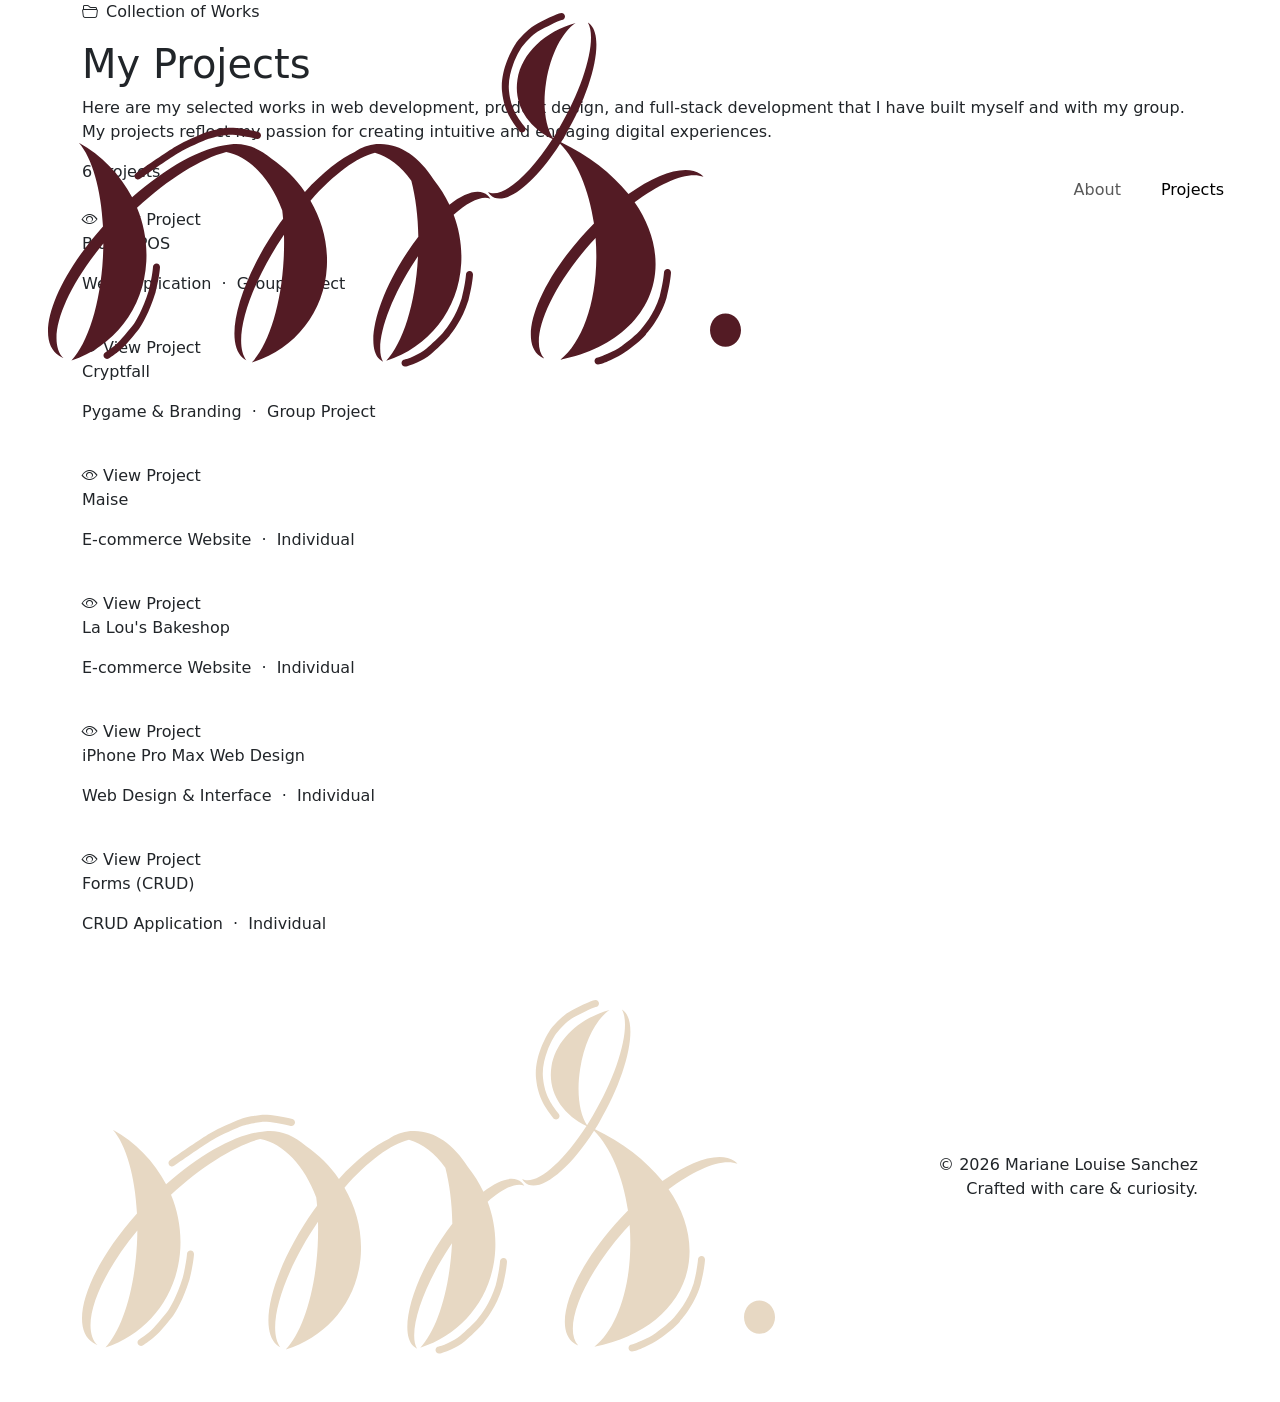
==== projects.html @ dd2b7cd0 "Add files via upload" ====
<!doctype html>
<html lang="en">
<head>
  <meta charset="utf-8">
  <meta name="viewport" content="width=device-width, initial-scale=1">
  <title>Projects — Mariane Louise Sanchez</title>

  <link rel="icon" href="LogoR.svg" type="image/svg+xml">

  <link rel="preconnect" href="https://fonts.googleapis.com">
  <link rel="preconnect" href="https://fonts.gstatic.com" crossorigin>
  <link href="https://fonts.googleapis.com/css2?family=Cormorant+Garamond:ital,wght@0,300;0,400;0,500;0,600;1,300;1,400&family=Pinyon+Script&family=DM+Sans:wght@300;400;500&display=swap" rel="stylesheet">

  <link href="https://cdn.jsdelivr.net/npm/bootstrap@5.3.8/dist/css/bootstrap.min.css" rel="stylesheet">
  <link rel="stylesheet" href="https://cdn.jsdelivr.net/npm/bootstrap-icons@1.11.3/font/bootstrap-icons.css">
  <link rel="stylesheet" href="static/style.css">

  
</head>
<body>

  <!-- ░░ NAVBAR ░░ -->
  <nav class="navbar navbar-expand-lg ms-navbar fixed-top">
    <div class="container-fluid px-4 px-lg-5">
      <a class="navbar-brand ms-brand" href="index.html">
        <img src="LogoR.svg" alt="Mariane Louise Sanchez logo" class="navbar-logo">
      </a>
      <button class="navbar-toggler border-0 shadow-none" type="button"
              data-bs-toggle="collapse" data-bs-target="#navMain"
              aria-controls="navMain" aria-expanded="false" aria-label="Toggle navigation">
        <i class="bi bi-list fs-4" style="color:var(--maroon)"></i>
      </button>
      <div class="collapse navbar-collapse justify-content-end" id="navMain">
        <ul class="navbar-nav align-items-center gap-4">
          <li class="nav-item"><a class="nav-link ms-link" href="index.html">About</a></li>
          <li class="nav-item"><a class="nav-link ms-link active" href="projects.html">Projects</a></li>
          
          
        </ul>
      </div>
    </div>
  </nav>

  <!-- ░░ PAGE HERO ░░ -->
  <section class="proj-hero">
    <div class="proj-hero-orb-1" aria-hidden="true"></div>
    <div class="proj-hero-orb-2" aria-hidden="true"></div>
    <div class="container">
      <div class="fade-up" style="--delay:0.05s">
        <p class="proj-page-eyebrow"><i class="bi bi-folder2-open me-2"></i>Collection of Works</p>
        <h1 class="proj-page-title">My Projects</h1>
        <p class="proj-page-sub">Here are my selected works in web development, product design, and full-stack development that I have built myself and with my group. My projects reflect my passion for creating intuitive and engaging digital experiences.</p>
      </div>
    </div>
  </section>

  <!-- ░░ COLLAGE GRID ░░ -->
  <section class="proj-collage-section">
    <div class="container">

      <div class="proj-count-strip fade-up" style="--delay:0.05s">
        <div class="proj-count-line"></div>
        <span class="proj-count-text">6 Projects</span>
        <div class="proj-count-line"></div>
      </div>

      <!-- Masonry collage — cards appear one by one as you scroll -->
      <div class="proj-masonry">

        <!-- ① Bloom POS -->
        <div class="proj-tile">
          <div class="proj-card" data-bs-toggle="modal" data-bs-target="#modalBloomPOS" role="button" tabindex="0" aria-label="View Bloom POS project">
            <div class="proj-thumb">
              <i class="proj-thumb-icon bi bi-display"></i>
              <span class="proj-thumb-label">Preview Image</span>
              <div class="proj-overlay">
                <div class="proj-overlay-inner">
                  <i class="bi bi-eye"></i>
                  <span>View Project</span>
                </div>
              </div>
            </div>
            <div class="proj-card-footer">
              <p class="proj-card-name">Bloom POS</p>
              <p class="proj-card-tag">Web Application &nbsp;·&nbsp; Group Project</p>
            </div>
          </div>
        </div>

        <!-- ② Cryptfall -->
        <div class="proj-tile">
          <div class="proj-card" data-bs-toggle="modal" data-bs-target="#modalCryptfall" role="button" tabindex="0" aria-label="View Cryptfall project">
            <div class="proj-thumb">
              <i class="proj-thumb-icon bi bi-brush"></i>
              <span class="proj-thumb-label">Preview Image</span>
              <div class="proj-overlay">
                <div class="proj-overlay-inner">
                  <i class="bi bi-eye"></i>
                  <span>View Project</span>
                </div>
              </div>
            </div>
            <div class="proj-card-footer">
              <p class="proj-card-name">Cryptfall</p>
              <p class="proj-card-tag">Pygame &amp; Branding &nbsp;·&nbsp; Group Project</p>
            </div>
          </div>
        </div>

        <!-- ③ Maise -->
        <div class="proj-tile">
          <div class="proj-card" data-bs-toggle="modal" data-bs-target="#modalMaise" role="button" tabindex="0" aria-label="View Maise project">
            <div class="proj-thumb">
              <i class="proj-thumb-icon bi bi-bar-chart-line"></i>
              <span class="proj-thumb-label">Preview Image</span>
              <div class="proj-overlay">
                <div class="proj-overlay-inner">
                  <i class="bi bi-eye"></i>
                  <span>View Project</span>
                </div>
              </div>
            </div>
            <div class="proj-card-footer">
              <p class="proj-card-name">Maise</p>
              <p class="proj-card-tag">E-commerce Website &nbsp;·&nbsp; Individual</p>
            </div>
          </div>
        </div>

        <!-- ④ La Lou's Bakeshop -->
        <div class="proj-tile">
          <div class="proj-card" data-bs-toggle="modal" data-bs-target="#modalLaLou" role="button" tabindex="0" aria-label="View La Lou's Bakeshop project">
            <div class="proj-thumb">
              <i class="proj-thumb-icon bi bi-egg-fried"></i>
              <span class="proj-thumb-label">Preview Image</span>
              <div class="proj-overlay">
                <div class="proj-overlay-inner">
                  <i class="bi bi-eye"></i>
                  <span>View Project</span>
                </div>
              </div>
            </div>
            <div class="proj-card-footer">
              <p class="proj-card-name">La Lou's Bakeshop</p>
              <p class="proj-card-tag">E-commerce Website &nbsp;·&nbsp; Individual</p>
            </div>
          </div>
        </div>

        <!-- ⑤ iPhone Pro Max Web Design -->
        <div class="proj-tile">
          <div class="proj-card" data-bs-toggle="modal" data-bs-target="#modalIphone" role="button" tabindex="0" aria-label="View iPhone Pro Max Web Design project">
            <div class="proj-thumb">
              <i class="proj-thumb-icon bi bi-gem"></i>
              <span class="proj-thumb-label">Preview Image</span>
              <div class="proj-overlay">
                <div class="proj-overlay-inner">
                  <i class="bi bi-eye"></i>
                  <span>View Project</span>
                </div>
              </div>
            </div>
            <div class="proj-card-footer">
              <p class="proj-card-name">iPhone Pro Max Web Design</p>
              <p class="proj-card-tag">Web Design &amp; Interface &nbsp;·&nbsp; Individual</p>
            </div>
          </div>
        </div>

        <!-- ⑥ Forms (CRUD App) -->
        <div class="proj-tile">
          <div class="proj-card" data-bs-toggle="modal" data-bs-target="#modalForms" role="button" tabindex="0" aria-label="View Forms project">
            <div class="proj-thumb">
              <i class="proj-thumb-icon bi bi-cart3"></i>
              <span class="proj-thumb-label">Preview Image</span>
              <div class="proj-overlay">
                <div class="proj-overlay-inner">
                  <i class="bi bi-eye"></i>
                  <span>View Project</span>
                </div>
              </div>
            </div>
            <div class="proj-card-footer">
              <p class="proj-card-name">Forms (CRUD)</p>
              <p class="proj-card-tag">CRUD Application &nbsp;·&nbsp; Individual</p>
            </div>
          </div>
        </div>

      </div><!-- /masonry -->
    </div>
  </section>


  <!-- ══════════════════════════════════
       MODALS
  ══════════════════════════════════ -->

  <!-- ① Bloom POS -->
  <div class="modal fade proj-modal" id="modalBloomPOS" tabindex="-1" aria-labelledby="labelBloomPOS" aria-hidden="true">
    <div class="modal-dialog modal-xl modal-dialog-centered">
      <div class="modal-content">
        <!-- floating close btn -->
        <div class="modal-header">
          <button type="button" class="btn-close" data-bs-dismiss="modal" aria-label="Close"></button>
        </div>
        <div class="modal-body">
          <div class="proj-modal-grid">
            <!-- Carousel -->
            <div class="proj-modal-media">
              <div id="slideshowBloom" class="proj-slideshow h-100"></div>
            </div>
            <!-- Detail panel -->
            <div class="proj-modal-details">
              <h2 class="modal-proj-title" id="labelBloomPOS">Bloom POS</h2>
              <p class="modal-proj-desc">This system is a web-based Point of Sale system designed to streamline flower shop operations mainly transactions and inventory management by centralising order tracking and sales reporting into a single, user-friendly platform.</p>
              <hr class="modal-divider">
              <div class="modal-meta">
                <div class="modal-meta-item">
                  <i class="bi bi-layers"></i>
                  <div><span class="modal-meta-key">Type:</span><span class="modal-meta-val">Web Application — Group Project</span></div>
                </div>
                <div class="modal-meta-item">
                  <i class="bi bi-people"></i>
                  <div><span class="modal-meta-key">Credits:</span><span class="modal-meta-val">Mojares, Quimio, Recaña &amp; Tolentino</span></div>
                </div>
                <div class="modal-meta-item">
                  <i class="bi bi-calendar3"></i>
                  <div><span class="modal-meta-key">Year:</span><span class="modal-meta-val">2026</span></div>
                </div>
              </div>
              <hr class="modal-divider">
              <div class="lang-chips">
                <span class="lang-chip">HTML</span>
                <span class="lang-chip">CSS</span>
                <span class="lang-chip">JavaScript</span>
                <span class="lang-chip">PHP</span>
                <span class="lang-chip">phpMyAdmin</span>
                <span class="lang-chip">MySQL</span>
              </div>
              <div class="modal-cta-row">
              </div>
            </div>
          </div>
        </div>
      </div>
    </div>
  </div>

  <!-- Cryptfall -->
  <div class="modal fade proj-modal" id="modalCryptfall" tabindex="-1" aria-labelledby="labelCryptfall" aria-hidden="true">
    <div class="modal-dialog modal-xl modal-dialog-centered">
      <div class="modal-content">
        <div class="modal-header">
          <button type="button" class="btn-close" data-bs-dismiss="modal" aria-label="Close"></button>
        </div>
        <div class="modal-body">
          <div class="proj-modal-grid">
            <div class="proj-modal-media">
              <div id="slideshowCryptfall" class="proj-slideshow h-100"></div>
            </div>
            <div class="proj-modal-details">
              <h2 class="modal-proj-title" id="labelCryptfall">Cryptfall</h2>
              <p class="modal-proj-desc">This is a 2D pixelated interactive game designed for IT students to learn computer security by experiencing cybersecurity threats and defenses firsthand instead of reading about them which was created using Pygame.</p>
              <hr class="modal-divider">
              <div class="modal-meta">
                <div class="modal-meta-item">
                  <i class="bi bi-layers"></i>
                  <div><span class="modal-meta-key">Type:</span><span class="modal-meta-val">Pygame — Group Project</span></div>
                </div>
                <div class="modal-meta-item">
                  <i class="bi bi-people"></i>
                  <div><span class="modal-meta-key">Credits:</span><span class="modal-meta-val">Mojares, Quimio, Recaña &amp; Tolentino</span></div>
                </div>
                <div class="modal-meta-item">
                  <i class="bi bi-calendar3"></i>
                  <div><span class="modal-meta-key">Year:</span><span class="modal-meta-val">2025</span></div>
                </div>
              </div>
              <hr class="modal-divider">
              <div class="lang-chips">
                <span class="lang-chip">Python</span>
                <span class="lang-chip">Pygame</span>
              </div>
            </div>
          </div>
        </div>
      </div>
    </div>
  </div>

  <!-- Maise -->
  <div class="modal fade proj-modal" id="modalMaise" tabindex="-1" aria-labelledby="labelMaise" aria-hidden="true">
    <div class="modal-dialog modal-xl modal-dialog-centered">
      <div class="modal-content">
        <div class="modal-header">
          <button type="button" class="btn-close" data-bs-dismiss="modal" aria-label="Close"></button>
        </div>
        <div class="modal-body">
          <div class="proj-modal-grid">
            <div class="proj-modal-media">
              <div id="slideshowMaise" class="proj-slideshow h-100"></div>
            </div>
            <div class="proj-modal-details">
              <h2 class="modal-proj-title" id="labelMaise">Maise</h2>
              <p class="modal-proj-desc">An e-commerce website that sells apparel targeted for women. This project showcases a modern, responsive design with a focus on user experience and seamless navigation.</p>
              <hr class="modal-divider">
              <div class="modal-meta">
                <div class="modal-meta-item">
                  <i class="bi bi-calendar3"></i>
                  <div><span class="modal-meta-key">Year:</span><span class="modal-meta-val">2025</span></div>
                </div>
              </div>
              <hr class="modal-divider">
              <div class="lang-chips">
                <span class="lang-chip">HTML</span>
                <span class="lang-chip">CSS</span>
                <span class="lang-chip">JavaScript</span>
                <span class="lang-chip">Flask</span>
              </div>
              <div class="modal-cta-row">
              </div>
            </div>
          </div>
        </div>
      </div>
    </div>
  </div>

  <!-- La Lou's Bakeshop -->
  <div class="modal fade proj-modal" id="modalLaLou" tabindex="-1" aria-labelledby="labelLaLou" aria-hidden="true">
    <div class="modal-dialog modal-xl modal-dialog-centered">
      <div class="modal-content">
        <div class="modal-header">
          <button type="button" class="btn-close" data-bs-dismiss="modal" aria-label="Close"></button>
        </div>
        <div class="modal-body">
          <div class="proj-modal-grid">
            <div class="proj-modal-media">
              <div id="slideshowLaLou" class="proj-slideshow h-100"></div>
            </div>
            <div class="proj-modal-details">
              <h2 class="modal-proj-title" id="labelLaLou">La Lou's Bakeshop</h2>
              <p class="modal-proj-desc">An e-commerce website that offers a variety of baked goods where customers can browse, select, and purchase items online. The checkout process is streamlined into a single, straightforward form where users can quickly enter their shipping and payment details to finalize their order.</p>
              <hr class="modal-divider">
              <div class="modal-meta">
                <div class="modal-meta-item">
                  <i class="bi bi-layers"></i>
                  <div><span class="modal-meta-key">Type:</span><span class="modal-meta-val">E-commerce Website — Individual</span></div>
                </div>
                <div class="modal-meta-item">
                  <i class="bi bi-calendar3"></i>
                  <div><span class="modal-meta-key">Year:</span><span class="modal-meta-val">2026</span></div>
                </div>
              </div>
              <hr class="modal-divider">
              <div class="lang-chips">
                <span class="lang-chip">PHP</span>
                <span class="lang-chip">HTML</span>
                <span class="lang-chip">CSS</span>
                <span class="lang-chip">JavaScript</span>
              </div>
            </div>
          </div>
        </div>
      </div>
    </div>
  </div>


  
  <!-- Iphone Pro Max Web Design -->
  <div class="modal fade proj-modal" id="modalIphone" tabindex="-1" aria-labelledby="labelIphone" aria-hidden="true">
    <div class="modal-dialog modal-xl modal-dialog-centered">
      <div class="modal-content">
        <div class="modal-header">
          <button type="button" class="btn-close" data-bs-dismiss="modal" aria-label="Close"></button>
        </div>
          <div class="modal-body">
            <div class="proj-modal-grid">
              <div class="proj-modal-media">
                <div id="slideshowIphone" class="proj-slideshow h-100"></div>
              </div>
                <div class="proj-modal-details">
                  <h2 class="modal-proj-title" id="labelIphone">Iphone Pro Max Web Design</h2>
                      <p class="modal-proj-desc">A design exploration for the latest iPhone model, focusing on a sleek and modern interface. The design emphasizes clean lines and intuitive user experience.</p>
                      <hr class="modal-divider">
                      <div class="modal-meta">
                        <div class="modal-meta-item">
                          <i class="bi bi-layers"></i>
                          <div><span class="modal-meta-key">Type:</span><span class="modal-meta-val">Web Design &amp; Interface — Individual</span></div>
                        </div>
                        <div class="modal-meta-item">
                          <i class="bi bi-calendar3"></i>
                          <div><span class="modal-meta-key">Year:</span><span class="modal-meta-val">2026</span></div>
                        </div>
                      </div>
                      <hr class="modal-divider">
                      <div class="lang-chips">
                        <span class="lang-chip">Figma</span>
                      </div>
                    </div>
                  </div>
                </div>
              </div>
            </div>
          </div>

          <!-- Windows Forms App -->
          <div class="modal fade proj-modal" id="modalForms" tabindex="-1" aria-labelledby="labelGreenCart" aria-hidden="true">
            <div class="modal-dialog modal-xl modal-dialog-centered">
              <div class="modal-content">
                <div class="modal-header">
                  <button type="button" class="btn-close" data-bs-dismiss="modal" aria-label="Close"></button>
                </div>
                <div class="modal-body">
                  <div class="proj-modal-grid">
                    <div class="proj-modal-media">
                      <div id="slideshowWindows" class="proj-slideshow h-100"></div>
                    </div>
                    <div class="proj-modal-details">
                      <h2 class="modal-proj-title" id="labelForms">Forms</h2>
                      <p class="modal-proj-desc">This is a Database-Driven CRUD Application that allows users to create, read, update, and delete data in a database.</p>
                      <hr class="modal-divider">
                      <div class="modal-meta">
                        <div class="modal-meta-item">
                          <i class="bi bi-layers"></i>
                          <div><span class="modal-meta-key">Type:</span><span class="modal-meta-val">CRUD Application —Individual</span></div>
                        </div>
                        <div class="modal-meta-item">
                          <i class="bi bi-calendar3"></i>
                          <div><span class="modal-meta-key">Year:</span><span class="modal-meta-val">2026</span></div>
                        </div>
                      </div>
                      <hr class="modal-divider">
                      <div class="lang-chips">
                        <span class="lang-chip">C#</span>
                        <span class="lang-chip">SQL</span>
                      </div>
                    </div>
                  </div>
                </div>
              </div>
            </div>
          </div>
  
    <!-- ░░ FOOTER ░░ -->
          <footer class="ms-footer py-5">
    <div class="container">
      <div class="row align-items-center">
        <div class="col-md-4 text-center text-md-start mb-4 mb-md-0">
          <img src="LogoB.svg" alt="Mariane Louise Sanchez logo" class="footer-logo">
        </div>
        <div class="col-md-8 text-center text-md-end">
          <p class="footer-copy mb-0">© 2026 Mariane Louise Sanchez<br>
          <span class="footer-copy-sub">Crafted with care &amp; curiosity.</span></p>
        </div>
      </div>
    </div>
  </footer>

  <!-- Bootstrap JS -->
  <script src="https://cdn.jsdelivr.net/npm/bootstrap@5.3.8/dist/js/bootstrap.bundle.min.js"></script>

  <!-- Navbar scroll shadow -->
  <script>
    const navbar = document.querySelector('.ms-navbar');
    window.addEventListener('scroll', () => {
      navbar.classList.toggle('scrolled', window.scrollY > 20);
    });
  </script>

  <!-- Hero fade-up (existing pattern) -->
  <script>
    const heroFades = document.querySelectorAll('.fade-up');
    const heroObs = new IntersectionObserver((entries) => {
      entries.forEach(entry => {
        if (entry.isIntersecting) {
          const el = entry.target;
          el.style.transitionDelay = el.style.getPropertyValue('--delay') || '0s';
          el.classList.add('visible');
          heroObs.unobserve(el);
        }
      });
    }, { threshold: 0.10 });
    heroFades.forEach(el => heroObs.observe(el));
  </script>

  <!-- Collage card scroll-reveal: each card pops in as it enters viewport -->
  <script>
    (function () {
      const cards = document.querySelectorAll('.proj-card');

      const cardObs = new IntersectionObserver((entries) => {
        entries.forEach(entry => {
          if (entry.isIntersecting) {
            // stagger: small delay per card index so they don't all fire at once
            const card = entry.target;
            const idx = Array.from(cards).indexOf(card);
            const stagger = Math.min(idx * 90, 300); // max 300ms offset
            setTimeout(() => {
              card.classList.add('in-view');
            }, stagger);
            cardObs.unobserve(card);
          }
        });
      }, { threshold: 0.12 });

      cards.forEach(card => cardObs.observe(card));
    })();
  </script>

  <!-- Keyboard: allow Enter/Space to open modal on card (accessibility) -->
  <script>
    document.querySelectorAll('.proj-card[data-bs-toggle="modal"]').forEach(card => {
      card.addEventListener('keydown', e => {
        if (e.key === 'Enter' || e.key === ' ') {
          e.preventDefault();
          card.click();
        }
      });
    });
  </script>

  <!-- Dynamic slideshow injector -->
  <script>
    (function(){
      const base = 'static/images/';

      function range(a,b){ const r=[]; for(let i=a;i<=b;i++) r.push(i + '.png'); return r; }

      const map = {
        '#modalBloomPOS': { container: 'slideshowBloom', assets: ['2.png','3.png','4.png','5.png','6.png','7.png','8.png','9.png'] },
        '#modalLaLou':   { container: 'slideshowLaLou', assets: ['10.png','11.png','12.png','13.png','14.png','15.png','16.png','17.png','18.png'] },
        '#modalCryptfall': { container: 'slideshowCryptfall', assets: ['19.png','20.png','22.png','23.png','24.png','25.png','26.png'] },
        '#modalMaise':   { container: 'slideshowMaise', assets: range(27,44) },
        '#modalIphone':  { container: 'slideshowIphone', assets: range(45,52) },
        '#modalForms':   { container: 'slideshowWindows', assets: ['53.png','54.mp4'] }
      };

      const timers = new Map();

      Object.keys(map).forEach(modalSel => {
        const conf = map[modalSel];
        const container = document.getElementById(conf.container);
        if (!container) return;

        container.innerHTML = '';
        conf.slides = [];
        conf.current = 0;

        conf.assets.forEach((asset, idx) => {
          const isVideo = asset.toLowerCase().endsWith('.mp4');
          const slide = document.createElement('div');
          slide.className = 'proj-slide h-100' + (idx===0 ? ' active' : '');
          slide.dataset.index = idx;

          if (isVideo) {
            const vid = document.createElement('video');
            vid.controls = true; vid.className = 'proj-slide-media'; vid.setAttribute('playsinline','');
            const src = document.createElement('source'); src.src = base + asset; src.type = 'video/mp4'; vid.appendChild(src);
            slide.appendChild(vid);
          } else {
            const img = document.createElement('img');
            img.className = 'proj-slide-media img-fluid'; img.alt = '';
            img.src = base + asset;
            img.addEventListener('error', () => { slide.remove(); });
            slide.appendChild(img);
          }

          container.appendChild(slide);
          conf.slides.push(slide);
        });

        // determine autoplay and interval
        const hasVideo = conf.assets.some(a => a.toLowerCase().endsWith('.mp4'));
        const auto = !hasVideo && conf.slides.length > 1;
        const interval = 3000;
        // add prev/next buttons
        const makeBtn = (dir) => {
          const btn = document.createElement('button');
          btn.type = 'button'; btn.className = 'proj-nav proj-nav--' + dir; btn.setAttribute('aria-label', dir);
          btn.innerHTML = (dir === 'prev') ? '<svg viewBox="0 0 16 16" xmlns="http://www.w3.org/2000/svg"><path d="M10.5 1.5 4 8l6.5 6.5" stroke="currentColor" stroke-width="1.6" stroke-linecap="round" stroke-linejoin="round" fill="none"/></svg>' : '<svg viewBox="0 0 16 16" xmlns="http://www.w3.org/2000/svg"><path d="M5.5 1.5 12 8 5.5 14.5" stroke="currentColor" stroke-width="1.6" stroke-linecap="round" stroke-linejoin="round" fill="none"/></svg>';
          return btn;
        };

        const btnPrev = makeBtn('prev');
        const btnNext = makeBtn('next');
        container.appendChild(btnPrev);
        container.appendChild(btnNext);

        const showIndex = (newIndex) => {
          if (!conf.slides || conf.slides.length===0) return;
          newIndex = (newIndex + conf.slides.length) % conf.slides.length;
          conf.slides.forEach((s, idx) => s.classList.toggle('active', idx===newIndex));
          conf.current = newIndex;
        };

        
        const startAuto = () => {
          if (timers.get(modalSel)) clearInterval(timers.get(modalSel));
          if (!auto) return;
          const id = setInterval(() => {
            showIndex((conf.current + 1) % conf.slides.length);
          }, interval);
          timers.set(modalSel, id);
        };

        const stopAuto = () => {
          const id = timers.get(modalSel); if (id) { clearInterval(id); timers.delete(modalSel); }
        };

        btnPrev.addEventListener('click', () => {
          showIndex(conf.current - 1);
          if (auto) { stopAuto(); startAuto(); }
        });
        btnNext.addEventListener('click', () => {
          showIndex(conf.current + 1);
          if (auto) { stopAuto(); startAuto(); }
        });

        // modal show/hide handlers — use Bootstrap modal events
        const modalEl = document.querySelector(modalSel);
        if (!modalEl) return;

        
        modalEl.addEventListener('shown.bs.modal', () => {
          // reset to first when opened
          showIndex(0);
          if (auto) startAuto();
        });

        modalEl.addEventListener('hidden.bs.modal', () => {
          stopAuto();
          // reset to first
          showIndex(0);
          // if video present, pause any video
          conf.slides.forEach(s => {
            const v = s.querySelector('video'); if (v) try{ v.pause(); v.currentTime = 0; } catch(e){}
          });
        });
      });

      // Inject preview images into cards (first asset)
      document.querySelectorAll('.proj-card[data-bs-toggle="modal"]').forEach(card => {
        const target = card.getAttribute('data-bs-target');
        const conf = map[target];
        if (!conf || !conf.assets || conf.assets.length===0) return;
        const first = conf.assets[0];
        const thumb = card.querySelector('.proj-thumb');
        if (!thumb) return;
        const icon = thumb.querySelector('.proj-thumb-icon'); if (icon) icon.remove();
        const label = thumb.querySelector('.proj-thumb-label'); if (label) label.remove();
        const img = document.createElement('img'); img.className = 'proj-thumb-img'; img.alt = '';
        img.src = base + first; thumb.insertBefore(img, thumb.firstChild);
      });

    })();
  </script>

</body>
</html>
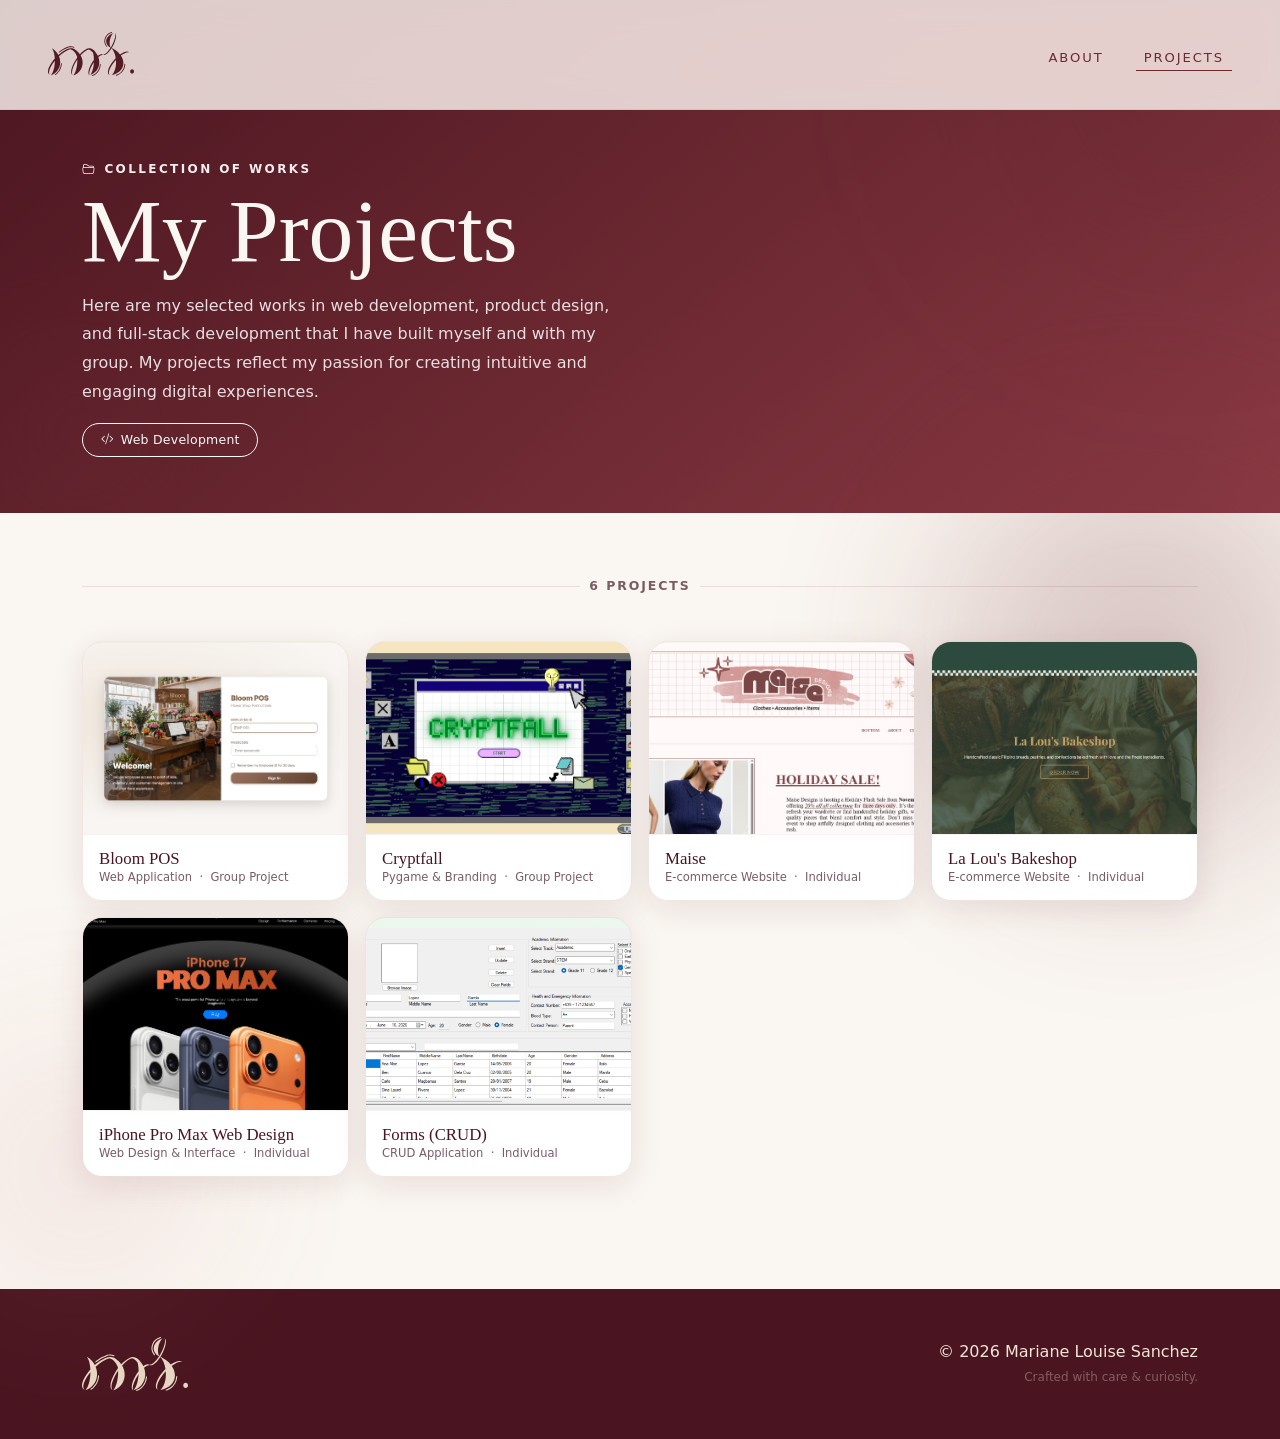
==== commit 0160543c: "Initial Commit" ====
--- a/projects.html
+++ b/projects.html
@@ -50,6 +50,9 @@
         <p class="proj-page-eyebrow"><i class="bi bi-folder2-open me-2"></i>Collection of Works</p>
         <h1 class="proj-page-title">My Projects</h1>
         <p class="proj-page-sub">Here are my selected works in web development, product design, and full-stack development that I have built myself and with my group. My projects reflect my passion for creating intuitive and engaging digital experiences.</p>
+        <a class="btn proj-back-btn btn-outline-light rounded-pill" href="web-development.html">
+          <i class="bi bi-code-slash me-2" aria-hidden="true"></i>Web Development
+        </a>
       </div>
     </div>
   </section>
@@ -462,6 +465,15 @@
   <!-- Bootstrap JS -->
   <script src="https://cdn.jsdelivr.net/npm/bootstrap@5.3.8/dist/js/bootstrap.bundle.min.js"></script>
 
+  <script>
+    const linkedModal = window.location.hash
+      ? document.getElementById(window.location.hash.slice(1))
+      : null;
+    if (linkedModal && linkedModal.classList.contains('modal')) {
+      bootstrap.Modal.getOrCreateInstance(linkedModal).show();
+    }
+  </script>
+
   <!-- Navbar scroll shadow -->
   <script>
     const navbar = document.querySelector('.ms-navbar');
--- a/static/style.css
+++ b/static/style.css
@@ -0,0 +1,1415 @@
+/* ============================================================
+   MARIANE LOUISE SANCHEZ — Portfolio Stylesheet
+   Palette: Deep Maroon · Warm Beige · Soft Rose · Ivory
+   Fonts: Cormorant Garamond (display) · Pinyon Script (brand) · DM Sans (body)
+   ============================================================ */
+
+/* ── TOKENS ── */
+:root {
+  --maroon-deep:  #4A1520;
+  --maroon:       #6D2932;
+  --maroon-mid:   #8B3A44;
+  --rose:         #C4768080;
+  --beige:        #F0E6D8;
+  --beige-warm:   #E8D5C0;
+  --ivory:        #FAF6F1;
+  --text-dark:    #2C1A1F;
+  --text-muted:   #7A5C64;
+  --white:        #FFFFFF;
+
+  --ff-display: 'Cormorant Garamond', Georgia, serif;
+  --ff-script:  'Pinyon Script', cursive;
+  --ff-body:    'DM Sans', system-ui, sans-serif;
+
+  --radius-card: 20px;
+  --radius-pill: 999px;
+  --shadow-soft: 0 8px 32px rgba(74, 21, 32, 0.10);
+  --shadow-card: 0 16px 48px rgba(74, 21, 32, 0.14);
+  --transition:  0.35s cubic-bezier(0.25, 0.46, 0.45, 0.94);
+  --nav-height: 80px; /* used to keep floating UI below the fixed navbar */
+}
+
+/* ── RESET & BASE ── */
+*, *::before, *::after { box-sizing: border-box; }
+html { scroll-behavior: smooth; }
+body {
+  font-family: var(--ff-body);
+  background: var(--ivory);
+  color: var(--text-dark);
+  -webkit-font-smoothing: antialiased;
+  overflow-x: hidden;
+}
+img { max-width: 100%; display: block; }
+
+/* When dragging stack cards, prevent text selection and show grabbing cursor */
+.ms-dragging, .ms-dragging * {
+  -webkit-user-select: none !important;
+  -moz-user-select: none !important;
+  -ms-user-select: none !important;
+  user-select: none !important;
+  cursor: grabbing !important;
+}
+
+/* ── SCROLL-REVEAL ── */
+.fade-up {
+  opacity: 0;
+  transform: translateY(32px);
+  transition: opacity 0.7s ease, transform 0.7s ease;
+}
+.fade-up.visible {
+  opacity: 1;
+  transform: translateY(0);
+}
+/* Slide-from-right reveal used for the card stack */
+.fade-right {
+  opacity: 0;
+  transform: translateX(80px);
+  transition: opacity 0.8s ease, transform 0.8s cubic-bezier(0.25, 0.46, 0.45, 0.94);
+}
+.fade-right.visible {
+  opacity: 1;
+  transform: translateX(0);
+}
+
+/* Slide-from-left reveal used for the left column text */
+.fade-left {
+  opacity: 0;
+  transform: translateX(-80px);
+  transition: opacity 0.8s ease, transform 0.8s cubic-bezier(0.25, 0.46, 0.45, 0.94);
+}
+.fade-left.visible {
+  opacity: 1;
+  transform: translateX(0);
+}
+@media (prefers-reduced-motion: reduce) {
+  .fade-up { opacity: 1; transform: none; transition: none; }
+}
+
+/* ============================================================
+   NAVBAR
+   ============================================================ */
+.ms-navbar {
+  background: rgba(250, 246, 241, 0.82);
+  backdrop-filter: blur(16px) saturate(140%);
+  -webkit-backdrop-filter: blur(16px) saturate(140%);
+  border-bottom: 1px solid rgba(109, 41, 50, 0.08);
+  padding-top: 14.4px;
+  padding-bottom: 14.4px;
+  transition: box-shadow var(--transition);
+  z-index: 1400; /* keep navbar above floating elements */
+}
+.ms-navbar.scrolled {
+  box-shadow: 0 4px 20px rgba(74, 21, 32, 0.08);
+}
+
+/* Logo in navbar */
+.navbar-logo {
+  height: 44px;
+  width: auto;
+  display: block;
+  
+}
+@media (max-width: 575.98px) {
+  .navbar-logo { height: 36px; }
+}
+
+/* Nav links */
+.ms-link {
+  font-family: var(--ff-body);
+  font-weight: 500;
+  font-size: 13.12px;
+  letter-spacing: 1.92px;
+  text-transform: uppercase;
+  color: var(--maroon) !important;
+  position: relative;
+  padding-bottom: 2px !important;
+  transition: color var(--transition);
+}
+.ms-link::after {
+  content: '';
+  position: absolute;
+  bottom: -2px; left: 0;
+  width: 0; height: 1px;
+  background: var(--maroon);
+  transition: width var(--transition);
+}
+.ms-link:hover::after,
+.ms-link.active::after { width: 100%; }
+.ms-link:hover { color: var(--maroon-deep) !important; }
+
+/* CTA button in nav removed project-wide */
+
+/* Toggler icon override */
+.navbar-toggler:focus { box-shadow: none; }
+
+/* Brand wrapper: center the logo vertically and horizontally within its area */
+.ms-brand {
+  height: var(--nav-height);
+  display: flex;
+  align-items: center;
+  justify-content: center;
+}
+
+/* ============================================================
+   HERO / ABOUT
+   ============================================================ */
+.ms-hero {
+  position: relative;
+  min-height: 100vh;
+  display: flex;
+  align-items: center;
+  padding-top: 80px;
+  background: linear-gradient(140deg, var(--ivory) 0%, var(--beige) 60%, var(--beige-warm) 100%);
+  overflow: hidden;
+}
+.min-vh-hero { min-height: calc(100vh - 80px); }
+
+/* Ambient orbs */
+.hero-orb {
+  position: absolute;
+  border-radius: 50%;
+  pointer-events: none;
+  filter: blur(80px);
+  opacity: 0.35;
+}
+.hero-orb-1 {
+  width: 520px; height: 520px;
+  top: -120px; right: -100px;
+  background: radial-gradient(circle, var(--maroon-mid), transparent 70%);
+}
+.hero-orb-2 {
+  width: 360px; height: 360px;
+  bottom: 0; left: -80px;
+  background: radial-gradient(circle, var(--rose), transparent 70%);
+  opacity: 0.25;
+}
+.hero-orb-3 {
+  width: 240px; height: 240px;
+  top: 40%; left: 35%;
+  background: radial-gradient(circle, var(--beige-warm), transparent 70%);
+  opacity: 0.5;
+}
+
+/* Extra maroon blob sitting bottom-left near the contact card */
+.hero-orb-4 {
+  /* kept for backward-compatibility but hidden since orb moved into portrait */
+  display: none;
+}
+
+/* Orb centered behind the portrait (inside .portrait-wrap) */
+.portrait-orb {
+  position: absolute;
+  left: 50%; top: 50%;
+  width: 280px; height: 280px;
+  transform: translate(-50%, -50%);
+  border-radius: 50%;
+  background: radial-gradient(circle at center, rgba(139,58,68,0.96) 0%, rgba(139,58,68,0.72) 30%, rgba(139,58,68,0.28) 55%, transparent 75%);
+  filter: blur(48px);
+  opacity: 0.36;
+  z-index: 0;
+  pointer-events: none;
+}
+
+/* Portrait */
+.portrait-wrap {
+  position: relative;
+  width: 280px;
+  margin-left: auto;
+  margin-right: auto;
+}
+.portrait-ring {
+  /* keep in markup as fallback but hidden; replaced by aura */
+  display: none;
+}
+@keyframes spinRing {
+  to { transform: rotate(360deg); }
+}
+.portrait-img {
+  position: relative;
+  width: 280px; height: 280px;
+  border-radius: 50%;
+  overflow: hidden;
+  border: none; /* removed white border per request */
+  box-shadow: var(--shadow-card);
+  background: linear-gradient(145deg, var(--beige-warm), rgba(109,41,50,0.04));
+  z-index: 2;
+}
+
+/* Ensure the actual <img> fills the circular frame */
+.portrait-photo {
+  width: 100%;
+  height: 100%;
+  object-fit: cover;
+  display: block;
+  border-radius: 50%;
+}
+.portrait-wrap { overflow: visible; }
+
+/* Aura behind the portrait */
+.portrait-aura {
+  position: absolute;
+  left: 50%; top: 50%;
+  width: 320px; height: 320px;
+  transform: translate(-50%, -50%);
+  border-radius: 50%;
+  /* Solid near the image, fading at the edges (smaller) */
+  background: radial-gradient(circle at center, rgba(139,58,68,0.98) 0%, rgba(139,58,68,0.94) 14%, rgba(139,58,68,0.70) 30%, rgba(139,58,68,0.36) 48%, transparent 72%);
+  filter: blur(16px);
+  opacity: 0.9;
+  z-index: 1;
+  pointer-events: none;
+  transition: opacity 0.25s ease, transform 0.45s ease;
+  animation: auraMove 3.6s ease-in-out infinite, auraPulse 2.4s ease-in-out infinite;
+}
+
+/* Layered moving glow to create a drifting effect */
+.portrait-aura::before,
+.portrait-aura::after {
+  content: '';
+  position: absolute;
+  border-radius: 50%;
+  pointer-events: none;
+  z-index: 0;
+}
+.portrait-aura::before {
+  left: 50%; top: 50%;
+  width: 360px; height: 360px;
+  transform: translate(-50%, -50%);
+  background: radial-gradient(circle at 30% 30%, rgba(139,58,68,0.94), transparent 50%);
+  filter: blur(28px);
+  opacity: 0.9;
+  animation: auraDrift1 5.5s linear infinite;
+}
+.portrait-aura::after {
+  left: 50%; top: 50%;
+  width: 420px; height: 420px;
+  transform: translate(-50%, -50%);
+  background: radial-gradient(circle at 70% 70%, rgba(139,58,68,0.72), transparent 48%);
+  filter: blur(44px);
+  opacity: 0.62;
+  animation: auraDrift2 7.5s linear infinite;
+}
+
+@keyframes auraDrift1 {
+  0% { transform: translate(-52%, -48%) scale(1) rotate(0deg); }
+  25% { transform: translate(-46%, -52%) scale(1.02) rotate(10deg); }
+  50% { transform: translate(-50%, -58%) scale(1) rotate(18deg); }
+  75% { transform: translate(-56%, -50%) scale(0.98) rotate(10deg); }
+  100% { transform: translate(-52%, -48%) scale(1) rotate(0deg); }
+}
+
+@keyframes auraDrift2 {
+  0% { transform: translate(-48%, -52%) scale(1) rotate(0deg); }
+  30% { transform: translate(-58%, -46%) scale(1.03) rotate(-6deg); }
+  60% { transform: translate(-46%, -58%) scale(0.99) rotate(-14deg); }
+  100% { transform: translate(-48%, -52%) scale(1) rotate(0deg); }
+}
+
+@keyframes auraPulse {
+  0% { opacity: 0.9; }
+  50% { opacity: 0.75; }
+  100% { opacity: 0.9; }
+}
+
+@keyframes auraMove {
+  0% { transform: translate(-50%, -50%) scale(0.98) rotate(0deg); }
+  50% { transform: translate(-48%, -52%) scale(1.02) rotate(6deg); }
+  100% { transform: translate(-50%, -50%) scale(0.98) rotate(0deg); }
+}
+.portrait-placeholder {
+  width: 100%; height: 100%;
+  background: linear-gradient(145deg, var(--beige-warm) 0%, rgba(109,41,50,0.25) 100%);
+}
+.portrait-icon {
+  font-size: 112px;
+  color: rgba(109, 41, 50, 0.35);
+}
+.portrait-badge {
+  position: absolute;
+  background: var(--white);
+  border-radius: var(--radius-pill);
+  padding: 6.4px 14.4px;
+  font-size: 12.48px;
+  font-weight: 500;
+  box-shadow: var(--shadow-soft);
+  white-space: nowrap;
+  color: var(--text-dark);
+}
+.badge-avail {
+  top: 18px; right: -30px;
+  display: flex; align-items: center; gap: 6.4px;
+  color: #2a6e3f;
+}
+.badge-dot {
+  width: 8px; height: 8px;
+  border-radius: 50%;
+  background: #3aaa6d;
+  display: inline-block;
+  animation: pulse 2s ease infinite;
+}
+@keyframes pulse {
+  0%, 100% { opacity: 1; transform: scale(1); }
+  50% { opacity: 0.6; transform: scale(0.85); }
+}
+.badge-exp {
+  bottom: 30px; left: -20px;
+  color: var(--maroon);
+}
+
+/* Badges hidden by default; reveal when user hovers the portrait wrap */
+.portrait-badge {
+  opacity: 0;
+  transform: translateY(8px);
+  transition: opacity var(--transition), transform var(--transition);
+  pointer-events: none;
+}
+.portrait-wrap:hover .portrait-badge {
+  opacity: 1;
+  transform: translateY(0);
+  pointer-events: auto;
+}
+
+/* Slightly intensify aura on hover */
+.portrait-wrap:hover .portrait-aura { opacity: 0.5; transform: translate(-50%, -50%) scale(1.04) rotate(2deg); }
+
+/* Contact card */
+.contact-card {
+  background: var(--white);
+  border-radius: var(--radius-card);
+  padding: 24px;
+  box-shadow: var(--shadow-soft);
+  border: 1px solid rgba(109, 41, 50, 0.08);
+  max-width: 320px;
+  text-align: left;
+}
+.contact-label {
+  font-size: 11.52px;
+  font-weight: 600;
+  letter-spacing: 1.92px;
+  text-transform: uppercase;
+  color: var(--maroon);
+}
+.contact-icon {
+  font-size: 17.6px;
+  color: var(--maroon);
+  margin-top: 3px;
+  flex-shrink: 0;
+}
+.contact-key {
+  font-size: 11.52px;
+  font-weight: 600;
+  letter-spacing: 0.96px;
+  text-transform: uppercase;
+  color: var(--text-muted);
+  margin-bottom: 2px;
+}
+.contact-val {
+  font-size: 13.6px;
+  color: var(--text-dark);
+  word-break: break-all;
+}
+.social-pill {
+  width: 36px; height: 36px;
+  border-radius: 50%;
+  background: var(--beige);
+  color: var(--maroon);
+  display: flex; align-items: center; justify-content: center;
+  text-decoration: none;
+  font-size: 16px;
+  transition: background var(--transition), color var(--transition), transform var(--transition);
+}
+.social-pill:hover {
+  background: var(--maroon);
+  color: var(--white);
+  transform: translateY(-2px);
+}
+
+/* Outlook inline icon sizing */
+/* legacy outlook svg rules removed — using Bootstrap icon instead */
+/* no-op */
+
+/* Hero typography */
+.hero-eyebrow {
+  font-size: 13.12px;
+  font-weight: 500;
+  letter-spacing: 2.24px;
+  text-transform: uppercase;
+  color: var(--maroon);
+  margin-bottom: 8px;
+}
+.hero-name {
+  font-family: 'Pinyon Script', var(--ff-display);
+  font-size: clamp(57.6px, 6vw, 80px);
+  font-weight: 400;
+  line-height: 1.02;
+  color: var(--maroon-deep);
+  margin-bottom: 12px;
+  letter-spacing: -0.32px;
+  white-space: nowrap;
+  overflow-wrap: normal;
+}
+.hero-role {
+  font-size: 16px;
+  color: var(--text-muted);
+  letter-spacing: 0.64px;
+  margin-bottom: 0;
+}
+.divider-thin {
+  border: none;
+  border-top: 1px solid rgba(109, 41, 50, 0.15);
+}
+.hero-body {
+  font-size: 16.8px;
+  line-height: 1.9;
+  color: var(--text-dark);
+  max-width: 576px;
+}
+.hero-body strong { color: var(--maroon); font-weight: 600; }
+
+/* Adjust right column spacing so text moves slightly closer to the right edge on wide screens */
+.hero-right { padding-right: 16px; }
+.hero-right .hero-body { max-width: 544px; }
+@media (min-width: 1200px) {
+  .hero-right { padding-right: 12px; }
+  .hero-right .hero-body { max-width: 592px; }
+}
+
+/* Align the right column content to the bottom on large screens so text sits lower in the hero */
+@media (min-width: 992px) {
+  .min-vh-hero > .col-lg-7 { display: flex; flex-direction: column; justify-content: flex-end; }
+  .min-vh-hero > .col-lg-5 { display: flex; flex-direction: column; }
+}
+
+/* Footer: align logo and footer copy to the bottom line on md+ */
+@media (min-width: 768px) {
+  .ms-footer .row { align-items: flex-end; }
+  .footer-logo { display: block; max-height: 54px; }
+}
+
+/* CTA Buttons */
+.ms-btn-primary {
+  background: var(--maroon);
+  color: var(--ivory) !important;
+  border: none;
+  border-radius: var(--radius-pill);
+  padding: 13.6px 30.4px;
+  font-size: 15.2px;
+  font-weight: 600;
+  text-decoration: none;
+  letter-spacing: 0.64px;
+  transition: background var(--transition), transform var(--transition), box-shadow var(--transition);
+}
+.ms-btn-primary:hover {
+  background: var(--maroon-deep);
+  transform: translateY(-2px);
+  box-shadow: 0 10px 28px rgba(74, 21, 32, 0.25);
+}
+.ms-btn-outline {
+  background: transparent;
+  color: var(--maroon) !important;
+  border: 1px solid rgba(109, 41, 50, 0.4);
+  border-radius: var(--radius-pill);
+  padding: 12px 27.2px;
+  font-size: 15.2px;
+  font-weight: 600;
+  text-decoration: none;
+  letter-spacing: 0.64px;
+  transition: all var(--transition);
+}
+.ms-btn-outline:hover {
+  background: var(--maroon);
+  color: var(--white) !important;
+  border-color: var(--maroon);
+  transform: translateY(-2px);
+}
+
+/* Scroll cue */
+/* Scroll cue removed */
+
+/* ============================================================
+   WHAT I DO
+   ============================================================ */
+.ms-what-section {
+  background: var(--beige-warm);
+}
+
+/* Decorative double border: thick solid outer line and thinner dotted inner line */
+.ms-what-section {
+  position: relative;
+  padding-top: 36px; /* ensure space for the decorative lines */
+  padding-bottom: 36px;
+  overflow: visible;
+  /* subtle right-side gradient to lighter beige */
+  background: linear-gradient(90deg, var(--beige-warm) 0%, var(--beige-warm) 60%, var(--beige) 100%);
+}
+.ms-what-section::before,
+.ms-what-section::after {
+  content: '';
+  position: absolute;
+  left: 50px;
+  right: 50px;
+  height: 28px;
+  pointer-events: none;
+  z-index: 5;
+  background-repeat: no-repeat;
+  /* two layered backgrounds: solid thicker line near edge and a dotted thin line slightly inset */
+  background-image:
+    linear-gradient(var(--maroon-deep), var(--maroon-deep)),
+    repeating-linear-gradient(to right, rgba(109,41,50,0.9) 0 2px, transparent 2px 8px);
+  background-size: 100% 6px, 100% 2px;
+  background-position: top left, 16px 18px;
+  opacity: 0.95;
+}
+.ms-what-section::before { top: 8px; }
+.ms-what-section::after {
+  bottom: 8px;
+  /* invert the dotted line placement for bottom */
+  background-position: bottom left, 16px 6px;
+}
+.what-card {
+  background: var(--white);
+  border-radius: var(--radius-card);
+  padding: 32px;
+  border: 1px solid rgba(109, 41, 50, 0.07);
+  box-shadow: var(--shadow-soft);
+  transition: transform var(--transition), box-shadow var(--transition);
+}
+.what-card:hover {
+  transform: translateY(-4px);
+  box-shadow: var(--shadow-card);
+}
+.what-card--mid {
+  background: var(--maroon);
+}
+.what-card--mid .what-icon-wrap,
+.what-card--mid .what-title,
+.what-card--mid .what-body { color: var(--ivory) !important; }
+.what-card--mid .what-icon-wrap {
+  background: rgba(255,255,255,0.15) !important;
+}
+.what-icon-wrap {
+  width: 52px; height: 52px;
+  border-radius: 14px;
+  background: var(--beige);
+  color: var(--maroon);
+  display: flex; align-items: center; justify-content: center;
+  font-size: 22.4px;
+}
+.what-title {
+  font-family: var(--ff-display);
+  font-size: 24px;
+  font-weight: 500;
+  color: var(--maroon-deep);
+  margin-bottom: 8px;
+}
+.what-body {
+  font-size: 14.4px;
+  line-height: 1.75;
+  color: var(--text-muted);
+  margin: 0;
+}
+
+
+/* ============================================================
+   WHAT I DO — Carousel styles and drag states
+   ============================================================ */
+.card-carousel {
+  display: flex;
+  gap: 24px;
+  overflow-x: auto;
+  overflow-y: visible; /* allow shadows and rounded corners to show */
+  -webkit-overflow-scrolling: touch;
+  scroll-snap-type: x mandatory;
+  padding-bottom: 8px;
+  align-items: stretch; /* ensure items fill vertically */
+  scroll-behavior: smooth;
+  padding-left: 6vw; padding-right: 6vw; /* give space so first/last can center better */
+}
+.card-carousel::-webkit-scrollbar { height: 8px; }
+.card-carousel::-webkit-scrollbar-thumb { background: rgba(0,0,0,0.08); border-radius: 99px; }
+.carousel-item { scroll-snap-align: center; flex: 0 0 44%; box-sizing: border-box; display: flex; align-items: stretch; justify-content: center; position: relative; }
+.carousel-item .what-card { height: 100%; min-height: 240px; width: 100%; }
+.carousel-item .what-card { transition: transform 320ms var(--transition), box-shadow 320ms var(--transition); }
+.carousel-item.active .what-card { transform: translateY(-6px) scale(1.01); box-shadow: 0 20px 40px rgba(74,21,32,0.18); z-index: 6; }
+
+/* Larger left column influence: make title sit comfortably and match hero sizing */
+.ms-what-section .section-eyebrow { letter-spacing: 0.96px; }
+.ms-what-section .section-title { line-height: 1; font-size: clamp(57.6px, 6vw, 80px); }
+
+/* Make the section subtitle match hero role sizing */
+.ms-what-section .section-sub { font-size: 16px; line-height: 1.8; }
+
+/* Drag cursor states */
+.card-carousel { cursor: grab; }
+.card-carousel.is-grabbing { cursor: grabbing; }
+
+/* Responsive: on small screens show one card at a time */
+@media (max-width: 767.98px) {
+  .carousel-item { flex: 0 0 80%; }
+  .ms-what-section .col-lg-7, .ms-what-section .col-lg-5 { flex: 0 0 100%; max-width: 100%; }
+  .ms-what-section .px-lg-0 { padding-left: 0; padding-right: 0; }
+  .card-carousel { padding-left: 6vw; padding-right: 6vw; }
+}
+
+@media (min-width: 768px) and (max-width: 991.98px) {
+  .carousel-item { flex: 0 0 48%; }
+}
+
+@media (min-width: 992px) and (max-width: 1199.98px) {
+  .carousel-item { flex: 0 0 46%; }
+}
+
+@media (min-width: 1200px) {
+  .carousel-item { flex: 0 0 44%; }
+}
+
+/* ============================================================
+   STACKED CARDS (new behavior)
+   ============================================================ */
+
+.card-stack { position: relative; width: 100%; height: 380px; display: flex; align-items: center; justify-content: center; }
+.stack-item { position: absolute; left: 50%; top: 50%; transform: translate(-50%, -50%); transition: transform 300ms var(--transition), opacity 260ms ease; }
+.stack-card { width: 450px; height: 300px; border-radius: 18px; box-shadow: var(--shadow-soft); overflow: visible; display: flex; flex-direction: column; padding: 20px; background: var(--white); }
+.stack-item[data-index="0"] { transform: translate(calc(-50% + 0px), -50%) translateZ(0); z-index: 5; }
+.stack-item[data-index="1"] { transform: translate(calc(-50% + 44px), -50%) scale(0.985); z-index: 4; opacity: 0.95; }
+.stack-item[data-index="2"] { transform: translate(calc(-50% + 88px), -50%) scale(0.97); z-index: 3; opacity: 0.9; }
+.stack-item[data-index="3"] { transform: translate(calc(-50% + 132px), -50%) scale(0.955); z-index: 2; opacity: 0.85; }
+
+.stack-card .what-title { font-size: 17.92px; }
+.stack-card .what-body { font-size: 14.72px; }
+
+/* Card text should be maroon for stacked cards */
+.stack-card .what-title,
+.stack-card .what-body { color: var(--maroon) !important; }
+
+.stack-item.dragging { transition: none; }
+.stack-item.dragging.next { transform: translate(calc(-50% + 80px), -50%) scale(0.94); }
+.stack-item.dragging.prev { transform: translate(calc(-50% - 80px), -50%) scale(0.94); }
+
+@media (max-width: 767.98px) {
+  .stack-card { width: 280px; height: 220px; }
+  .stack-item[data-index="1"] { transform: translate(calc(-50% + 22px), -50%) scale(0.99); }
+  .stack-item[data-index="2"] { transform: translate(calc(-50% + 44px), -50%) scale(0.98); }
+}
+
+@media (max-width: 991.98px) {
+  .card-stack { height: 340px; }
+}
+
+@media (max-width: 575.98px) {
+  .card-stack { height: 300px; }
+}
+
+/* Make stacked cards easier to grab: prevent accidental text selection
+   and show grab/grabbing cursor states for clearer affordance */
+.card-stack,
+.card-stack * {
+  -webkit-user-select: none;
+  -moz-user-select: none;
+  -ms-user-select: none;
+  user-select: none;
+}
+.card-stack { touch-action: none; cursor: grab; }
+.stack-card { cursor: grab; }
+.stack-item.dragging,
+.stack-item.dragging * {
+  cursor: grabbing !important;
+}
+
+/* Move stacked cards slightly left on larger screens so they don't sit on the right edge */
+@media (min-width: 992px) {
+  .ms-what-section .card-stack {
+    max-width: 520px;
+    margin-left: auto; /* keep stack aligned to the right within its column */
+    margin-right: 0; /* remove hard page-edge offset — column padding will create the gap */
+    justify-content: center;
+  }
+
+  /* Add padding inside the right column so the stack sits further from the page edge */
+  .ms-what-section .col-lg-5 {
+    padding-right: 120px;
+  }
+}
+
+/* Give the left text column matching right padding so content aligns visually */
+@media (min-width: 992px) {
+  .ms-what-section .px-lg-0 {
+    padding-right: 56px;
+  }
+}
+
+/* ============================================================
+   SECTION SHARED TYPOGRAPHY
+   ============================================================ */
+.section-eyebrow {
+  font-size: 12px;
+  font-weight: 600;
+  letter-spacing: 2.4px;
+  text-transform: uppercase;
+  color: var(--maroon);
+  margin-bottom: 9.6px;
+}
+.section-eyebrow--light { color: rgba(240, 230, 216, 0.75); }
+.section-title {
+  font-family: 'Pinyon Script', var(--ff-display);
+  font-size: clamp(35.2px, 4vw, 54.4px);
+  font-weight: 400;
+  line-height: 1.02;
+  letter-spacing: -0.32px;
+  color: var(--maroon-deep);
+  margin-bottom: 0;
+}
+.section-title--light { color: var(--beige); }
+.section-title--light em { color: rgba(240, 230, 216, 0.85); }
+.section-sub {
+  font-size: 14.72px;
+  line-height: 1.8;
+  color: var(--text-muted);
+  max-width: 368px;
+  margin: 0;
+}
+.section-sub--light { color: rgba(240, 230, 216, 0.70); }
+
+/* ============================================================
+   TOOLKIT
+   ============================================================ */
+.ms-toolkit-section {
+  background: var(--ivory);
+}
+
+/* Ensure toolkit headers match sizing used in the "What I do" section */
+.ms-toolkit-section .section-title {
+  font-family: 'Pinyon Script', var(--ff-display);
+  font-size: clamp(35.2px, 4vw, 54.4px);
+  line-height: 1.02;
+  color: var(--maroon-deep);
+}
+.ms-toolkit-section .section-sub {
+  font-size: 14.72px;
+  line-height: 1.8;
+  color: var(--text-muted);
+  max-width: 368px;
+}
+.tk-card {
+  background: var(--white);
+  border-radius: var(--radius-card);
+  padding: 28px;
+  border: 1px solid rgba(109, 41, 50, 0.08);
+  box-shadow: var(--shadow-soft);
+  display: flex;
+  flex-direction: column;
+  transition: transform var(--transition), box-shadow var(--transition);
+}
+
+/* Simple slideshow styles for project modals */
+.proj-slideshow { position: relative; overflow: hidden; height: 100%; }
+.proj-slideshow .proj-slide {
+  position: absolute;
+  inset: 0;
+  width: 100%;
+  height: 100%;
+  opacity: 0;
+  z-index: 0;
+  transition: opacity var(--transition) ease;
+  will-change: opacity;
+  pointer-events: none;
+}
+.proj-slideshow .proj-slide.active {
+  opacity: 1;
+  z-index: 1;
+  pointer-events: auto;
+}
+.proj-slide-media { width: 100%; height: 100%; object-fit: contain; display: block; }
+.tk-card:hover {
+  transform: translateY(-4px);
+  box-shadow: var(--shadow-card);
+}
+.tk-card--accent {
+  background: linear-gradient(150deg, var(--maroon-deep) 0%, var(--maroon) 100%);
+  border-color: transparent;
+}
+.tk-card--accent .tk-card-icon,
+.tk-card--accent .tk-card-title,
+.tk-card--accent .tk-card-body { color: var(--beige) !important; }
+.tk-card--accent .tk-card-icon {
+  background: rgba(255,255,255,0.12) !important;
+}
+.tk-card--accent .tk-chip {
+  background: rgba(255,255,255,0.15);
+  color: var(--beige);
+  border-color: rgba(255,255,255,0.20);
+}
+.tk-card-icon {
+  width: 48px; height: 48px;
+  border-radius: 12px;
+  background: var(--beige);
+  color: var(--maroon);
+  display: flex; align-items: center; justify-content: center;
+  font-size: 20.8px;
+}
+.tk-card-title {
+  font-family: var(--ff-display);
+  font-size: 21.6px;
+  font-weight: 500;
+  color: var(--maroon-deep);
+  margin-bottom: 8px;
+}
+.tk-card-body {
+  font-size: 13.6px;
+  line-height: 1.7;
+  color: var(--text-muted);
+  margin: 0;
+  flex-grow: 0;
+}
+.tk-chips {
+  display: flex;
+  flex-wrap: wrap;
+  gap: 6.4px;
+}
+.tk-chip {
+  display: inline-flex;
+  align-items: center;
+  padding: 4.8px 12.8px;
+  border-radius: var(--radius-pill);
+  background: var(--beige);
+  color: var(--maroon-deep);
+  border: 1px solid rgba(109, 41, 50, 0.14);
+  font-size: 12.48px;
+  font-weight: 500;
+  transition: background var(--transition), color var(--transition);
+}
+.tk-chip:hover {
+  background: var(--maroon);
+  color: var(--white);
+  border-color: var(--maroon);
+}
+.tk-chip--glow {
+  background: transparent;
+  border: 1px solid rgba(109, 41, 50, 0.25);
+  color: var(--maroon);
+  animation: glowPulse 3s ease infinite;
+}
+@keyframes glowPulse {
+  0%, 100% { box-shadow: 0 0 0 0 rgba(109, 41, 50, 0); }
+  50% { box-shadow: 0 0 10px 2px rgba(109, 41, 50, 0.10); }
+}
+
+.learning-strip {
+  background: var(--beige);
+  border-radius: var(--radius-card);
+  padding: 16px 24px;
+  border: 1px dashed rgba(109, 41, 50, 0.20);
+}
+.learning-label {
+  font-size: 13.12px;
+  font-weight: 600;
+  color: var(--maroon);
+  letter-spacing: 0.64px;
+}
+
+/* ============================================================
+   EDUCATION
+   ============================================================ */
+.ms-education-section {
+  background: linear-gradient(150deg, var(--maroon-deep) 0%, var(--maroon) 100%);
+  position: relative;
+  overflow: hidden;
+}
+.ms-education-section::before {
+  content: '';
+  position: absolute;
+  top: -200px; right: -200px;
+  width: 500px; height: 500px;
+  border-radius: 50%;
+  background: radial-gradient(circle, rgba(255,255,255,0.04), transparent 70%);
+  pointer-events: none;
+}
+
+/* Timeline connector line */
+.edu-timeline-wrap { position: relative; }
+.edu-line {
+  /* connector line removed per design request */
+  display: none !important;
+}
+
+/* Education cards */
+.edu-card {
+  background: rgba(255,255,255,0.07);
+  border: 1px solid rgba(240, 230, 216, 0.15);
+  border-radius: var(--radius-card);
+  padding: 28px;
+  color: var(--beige);
+  position: relative;
+  transition: background var(--transition), transform var(--transition);
+  backdrop-filter: blur(8px);
+}
+.edu-card:hover {
+  background: rgba(255,255,255,0.12);
+  transform: translateY(-4px);
+}
+.edu-card-year {
+  font-size: 11.52px;
+  font-weight: 600;
+  letter-spacing: 1.92px;
+  text-transform: uppercase;
+  color: rgba(240, 230, 216, 0.55);
+  margin-bottom: 16px;
+}
+.edu-icon-wrap {
+  width: 46px; height: 46px;
+  border-radius: 12px;
+  background: rgba(255,255,255,0.12);
+  color: var(--beige);
+  display: flex; align-items: center; justify-content: center;
+  font-size: 19.2px;
+}
+.edu-card-title {
+  font-family: var(--ff-display);
+  font-size: 18.4px;
+  font-weight: 500;
+  color: var(--beige);
+  margin-bottom: 6.4px;
+}
+.edu-degree {
+  font-size: 13.6px;
+  line-height: 1.6;
+  color: rgba(240, 230, 216, 0.75);
+  margin-bottom: 4.8px;
+}
+.edu-campus {
+  font-size: 12.48px;
+  color: rgba(240, 230, 216, 0.50);
+  margin: 0;
+}
+
+/* Certifications */
+.cert-card {
+  background: rgba(255,255,255,0.06);
+  border: 1px solid rgba(240, 230, 216, 0.12);
+  border-radius: 14px;
+  padding: 16px 19.2px;
+  transition: background var(--transition);
+}
+.cert-card:hover { background: rgba(255,255,255,0.11); }
+.cert-icon {
+  font-size: 24px;
+  color: var(--beige-warm);
+  flex-shrink: 0;
+}
+.cert-name {
+  font-size: 13.6px;
+  font-weight: 500;
+  color: var(--beige);
+  margin-bottom: 2px;
+}
+.cert-issuer {
+  font-size: 12px;
+  color: rgba(240, 230, 216, 0.50);
+}
+
+/* ============================================================
+   FOOTER
+   ============================================================ */
+.ms-footer {
+  background: var(--maroon-deep);
+  color: var(--beige);
+}
+.footer-logo {
+  height: 55px;
+  width: auto;
+  display: block;
+}
+.footer-copy-sub {
+  font-size: 12px;
+  color: rgba(240, 230, 216, 0.35);
+}
+
+/* ============================================================
+   RESPONSIVE
+   ============================================================ */
+@media (max-width: 991.98px) {
+  .ms-hero { padding-top: 90px; }
+  .portrait-wrap { margin-bottom: 16px; }
+  .hero-name { font-size: 44.8px; }
+  .badge-avail { right: -10px; }
+  .badge-exp  { left: -10px; }
+}
+@media (max-width: 767.98px) {
+  .portrait-wrap { width: 220px; }
+  .portrait-img { width: 220px; height: 220px; }
+  .ms-hero { min-height: auto; padding-bottom: 48px; }
+  .scroll-cue { display: none; }
+  .stat-number { font-size: 28.8px; }
+  .section-title { font-size: 32px; }
+  .hero-name { font-size: 35.2px; }
+  .hero-name { white-space: normal; }
+}
+@media (max-width: 575.98px) {
+  .hero-body { font-size: 14.72px; }
+  .tk-card { padding: 20.8px; }
+  .edu-card { padding: 20.8px; }
+}
+
+/* Floating coding icons scattered around the about section */
+.floating-icons {
+  position: absolute;
+  left: 0; right: 0; bottom: 0;
+  /* keep icons visually below the fixed navbar to avoid overlap */
+  top: calc(var(--nav-height) + 12px);
+  pointer-events: none; /* container ignores pointer until visible */
+  z-index: 900;
+  opacity: 0;
+  transition: opacity 260ms ease;
+}
+.floating-icons.visible { opacity: 1; /* container remains non-interactive; individual .fi handle pointer-events */ }
+.floating-icons .fi {
+  position: absolute;
+  width: 25px; height: 25px; /* requested 25x25 px */
+  display: flex; align-items: center; justify-content: center;
+  background: var(--maroon); /* solid red/maroon background */
+  border-radius: 6px;
+  color: var(--white);
+  transition: transform 180ms ease, box-shadow 180ms ease, opacity 180ms ease;
+  pointer-events: none; /* enabled only when container visible */
+  cursor: pointer;
+  box-shadow: 0 8px 20px rgba(74,21,32,0.12);
+}
+.floating-icons.visible .fi { pointer-events: auto; }
+.floating-icons .fi i { font-size: 14px; color: #ffffff; line-height: 1; }
+
+/* individual positions — tuned to sit in open margins and avoid main content */
+.fi-1 { top: 6%; left: 6%; }
+.fi-2 { top: 6%; right: 6%; left: auto; }
+.fi-4 { top: 30%; right: 8%; left: auto; }
+.fi-5 { bottom: 20%; left: 6%; top: auto; }
+.fi-6 { bottom: 10%; right: 10%; left: auto; top: auto; }
+.fi-7 { top: 52%; right: 12%; left: auto; }
+.fi-10{ bottom: 6%; left: 18%; top: auto; }
+
+/* floating animation */
+.floating-icons .fi { animation: floatY 6s ease-in-out infinite; }
+.floating-icons .fi:nth-child(odd) { animation-duration: 4.4s; }
+.floating-icons .fi:nth-child(even) { animation-duration: 5.8s; }
+
+@keyframes floatY {
+  0% { transform: translateY(0) translateX(0) scale(1); }
+  25% { transform: translateY(-6px) translateX(-3px) scale(1.02); }
+  50% { transform: translateY(0) translateX(2px) scale(1); }
+  75% { transform: translateY(6px) translateX(-1px) scale(0.98); }
+  100% { transform: translateY(0) translateX(0) scale(1); }
+}
+
+/* pop bubble on hover */
+.floating-icons .fi:hover { transform: scale(1.6); box-shadow: 0 18px 36px rgba(74,21,32,0.18); }
+
+/* removal animation */
+.floating-icons.removing { opacity: 0; transition: opacity 0.45s ease; }
+
+/* ensure icons are above background but not covering principal text
+   If they still overlap important text, adjust the .fi- positions above. */
+.floating-icons { z-index: 1200; }
+
+/* Responsive adjustments: keep icons available on smaller screens but reduce size and nudge positions */
+@media (max-width: 991.98px) {
+  .floating-icons { z-index: 1000; }
+  .floating-icons .fi { width: 20px; height: 20px; border-radius: 5px; }
+  .floating-icons .fi i { font-size: 11px; }
+  /* slightly closer to portrait on small screens to avoid overlaying text */
+  .fi-1 { top: 6%; left: 6%; }
+  .fi-2 { top: 6%; right: 6%; left: auto; }
+  .fi-4 { top: 28%; right: 6%; left: auto; }
+  .fi-5 { bottom: 18%; left: 6%; top: auto; }
+  .fi-6 { bottom: 8%; right: 8%; left: auto; top: auto; }
+  .fi-7 { top: 52%; right: 8%; left: auto; }
+  .fi-10{ bottom: 6%; left: 14%; top: auto; }
+}
+
+/* ── PAGE HERO ── */
+.proj-hero {
+  min-height: 40vh;
+  display: flex;
+  align-items: flex-end;
+  padding-top: calc(var(--nav-height) + 80px);
+  padding-bottom: 56px;
+  /* Dark red hero: deep maroon to mid-maroon gradient */
+  background: linear-gradient(140deg, var(--maroon-deep) 0%, var(--maroon) 55%, var(--maroon-mid) 100%);
+  color: var(--ivory);
+  position: relative;
+  overflow: hidden;
+}
+.proj-hero-orb-1 {
+  position: absolute;
+  width: 520px; height: 520px;
+  top: -180px; right: -160px;
+  border-radius: 50%;
+  background: radial-gradient(circle, rgba(255,255,255,0.04), transparent 60%), radial-gradient(circle, var(--maroon-deep), transparent 70%);
+  filter: blur(100px);
+  opacity: 0.28;
+  pointer-events: none;
+}
+.proj-hero-orb-2 {
+  position: absolute;
+  width: 320px; height: 320px;
+  bottom: -80px; left: -80px;
+  border-radius: 50%;
+  background: radial-gradient(circle, rgba(255,255,255,0.03), transparent 60%), radial-gradient(circle, var(--maroon), transparent 72%);
+  filter: blur(80px);
+  opacity: 0.24;
+  pointer-events: none;
+}
+.proj-page-eyebrow {
+  font-size: 12px;
+  font-weight: 600;
+  letter-spacing: 2.4px;
+  text-transform: uppercase;
+  color: rgba(255,255,255,0.92);
+  margin-bottom: 8px;
+}
+.proj-page-title {
+  font-family: 'Pinyon Script', var(--ff-display);
+  font-size: clamp(54.4px, 7vw, 92.8px);
+  font-weight: 400;
+  line-height: 1;
+  color: var(--ivory);
+  margin-bottom: 16px;
+}
+.proj-page-sub {
+  font-size: 16px;
+  color: rgba(255,255,255,0.85);
+  max-width: 536px;
+  line-height: 1.8;
+}
+
+.proj-back-btn {
+  font-size: 0.78rem;
+  line-height: 1.2;
+  padding: 0.55rem 1.1rem;
+  letter-spacing: 0.02em;
+  border-width: 1px;
+}
+
+@media (max-width: 575.98px) {
+  .proj-back-btn {
+    font-size: 0.72rem;
+    padding: 0.45rem 0.9rem;
+  }
+}
+
+/* ══════════════════════════════
+   COLLAGE GRID
+═══════════════════════════════ */
+.proj-collage-section {
+  background: var(--ivory);
+  padding: 64px 0 112px;
+  position: relative;
+  overflow: visible;
+}
+
+/* Decorative red blobs behind the projects grid (subtle, blurred) */
+.proj-collage-section::before,
+.proj-collage-section::after {
+  content: '';
+  position: absolute;
+  border-radius: 50%;
+  pointer-events: none;
+  filter: blur(80px);
+  opacity: 0.28;
+  z-index: 0;
+}
+.proj-collage-section::before {
+  width: 520px; height: 520px;
+  top: -120px; right: -120px;
+  background: radial-gradient(circle, rgba(109,41,50,0.96) 0%, rgba(109,41,50,0.72) 35%, rgba(109,41,50,0.28) 60%, transparent 75%);
+}
+.proj-collage-section::after {
+  width: 360px; height: 360px;
+  left: -100px; bottom: -60px;
+  background: radial-gradient(circle, rgba(196,118,128,0.9) 0%, rgba(196,118,128,0.2) 55%, transparent 75%);
+  opacity: 0.22;
+}
+
+/* Ensure grid and cards sit above the decorative blobs */
+.proj-masonry { position: relative; z-index: 1; }
+.proj-card { position: relative; z-index: 2; }
+
+/* Count strip */
+.proj-count-strip {
+  display: flex;
+  align-items: center;
+  gap: 9.6px;
+  margin-bottom: 44.8px;
+}
+.proj-count-line {
+  flex: 1;
+  height: 1px;
+  background: rgba(109, 41, 50, 0.12);
+}
+.proj-count-text {
+  font-size: 12.48px;
+  font-weight: 600;
+  letter-spacing: 1.92px;
+  text-transform: uppercase;
+  color: var(--text-muted);
+}
+
+/* ── ABSTRACT COLLAGE GRID ── */
+.proj-masonry {
+  display: grid;
+  grid-template-columns: repeat(4, minmax(0, 1fr));
+  grid-auto-rows: 260px;
+  gap: 16px;
+}
+.proj-tile { display: block; min-width: 0; min-height: 0; }
+
+@media (max-width: 991.98px) {
+  .proj-masonry {
+    grid-template-columns: repeat(2, minmax(0, 1fr));
+    grid-auto-rows: 240px;
+  }
+}
+@media (max-width: 575.98px) {
+  .proj-masonry {
+    grid-template-columns: 1fr;
+    grid-auto-rows: 220px;
+  }
+}
+
+/* The card itself stretches to fill its tile */
+.proj-card {
+  position: relative;
+  border-radius: var(--radius-card);
+  overflow: hidden;
+  cursor: pointer;
+  box-shadow: var(--shadow-soft);
+  border: 1px solid rgba(109, 41, 50, 0.07);
+  transition: transform var(--transition), box-shadow var(--transition);
+  height: 100%;
+  display: flex;
+  flex-direction: column;
+  opacity: 0;
+  transform: translateY(40px);
+}
+.proj-card.in-view {
+  opacity: 1;
+  transform: translateY(0);
+  transition:
+    opacity 0.65s cubic-bezier(0.22, 1, 0.36, 1),
+    transform 0.65s cubic-bezier(0.22, 1, 0.36, 1),
+    box-shadow 0.35s ease;
+}
+.proj-card:hover { transform: translateY(-4px) scale(1.012); box-shadow: var(--shadow-card); }
+
+.proj-thumb { flex: 1; width: 100%; background: linear-gradient(145deg, var(--beige-warm) 0%, rgba(109,41,50,0.10) 100%); display:flex; flex-direction:column; align-items:center; justify-content:center; gap:11.2px; position:relative; }
+.proj-thumb-icon { font-size: 48px; color: rgba(109, 41, 50, 0.18); line-height:1; }
+.proj-thumb-label { font-size: 10.88px; font-weight:600; letter-spacing:1.92px; text-transform:uppercase; color: rgba(109, 41, 50, 0.25); }
+
+.proj-overlay { position:absolute; inset:0; background: rgba(74,21,32,0); display:flex; align-items:center; justify-content:center; transition: background 0.32s ease; }
+.proj-overlay-inner { opacity:0; transform:scale(0.86); transition: opacity 0.28s ease, transform 0.28s ease; display:flex; flex-direction:column; align-items:center; gap:6.4px; }
+.proj-overlay-inner i { font-size: 32px; color: var(--white); }
+.proj-overlay-inner span { font-size:12px; font-weight:600; letter-spacing:1.6px; text-transform:uppercase; color: rgba(255,255,255,0.85); }
+.proj-card:hover .proj-overlay { background: rgba(74, 21, 32, 0.55); }
+.proj-card:hover .proj-overlay-inner { opacity:1; transform:scale(1); }
+
+.proj-type-badge { position:absolute; bottom:12px; left:12px; background: var(--maroon); color: var(--ivory); font-size:10.56px; font-weight:600; letter-spacing:1.28px; text-transform:uppercase; padding:4.48px 12px; border-radius: var(--radius-pill); z-index:2; }
+.proj-year-badge { position:absolute; bottom:12px; right:12px; background: rgba(255,255,255,0.92); color: var(--text-muted); font-size:10.56px; font-weight:500; padding:4.48px 11.2px; border-radius:var(--radius-pill); border:1px solid rgba(109,41,50,0.10); z-index:2; }
+.proj-card-footer { padding:13.6px 16px; background: var(--white); border-top:1px solid rgba(109,41,50,0.06); }
+.proj-card-name { font-family: var(--ff-display); font-size:16.8px; font-weight:500; color:var(--maroon-deep); margin:0; line-height:1.2; }
+.proj-card-tag { font-size:11.52px; color:var(--text-muted); margin:0; }
+
+/* Modal styles */
+.proj-modal .modal-content { background: var(--ivory); border:none; border-radius: calc(var(--radius-card) + 4px); box-shadow: 0 32px 80px rgba(74,21,32,0.22); overflow:hidden; }
+.proj-modal .modal-body { padding:0; }
+.proj-modal-grid { display:flex; flex-wrap:nowrap; min-height:480px; }
+.proj-modal-media { flex:0 0 72%; position:relative; background: var(--beige-warm); }
+.proj-modal-details { flex:0 0 28%; background: linear-gradient(180deg, var(--maroon-deep) 0%, var(--maroon) 100%); color: var(--ivory); padding:32px 28px; display:flex; flex-direction:column; gap:0; overflow-y:auto; }
+.proj-link-btn { align-self:center; margin-top:auto; padding:0.55rem 1.1rem; font-size:0.85rem; }
+@media (max-width: 767.98px) { .proj-modal-grid { flex-wrap:wrap; } .proj-modal-media { flex:0 0 100%; min-height:260px; } .proj-modal-details { flex:0 0 100%; padding:24px 20px; } }
+
+.proj-modal .carousel { height:100%; }
+.proj-modal .carousel-inner { height:100%; }
+.proj-modal .carousel-item { height:100%; }
+.proj-modal .carousel-item-placeholder { height:100%; min-height:380px; background: linear-gradient(145deg, var(--beige-warm), rgba(109,41,50,0.06)); display:flex; flex-direction:column; align-items:center; justify-content:center; gap:16px; }
+.proj-modal .carousel-item-placeholder i { font-size:60.8px; color: rgba(109, 41, 32, 0.20); }
+.proj-modal .carousel-item-placeholder p { font-size:12.8px; color: rgba(109, 41, 50, 0.30); letter-spacing:1.28px; font-weight:500; text-transform:uppercase; margin:0; }
+.proj-modal .carousel-control-prev, .proj-modal .carousel-control-next { width:40px; height:40px; background: var(--white); border-radius:50%; box-shadow: var(--shadow-soft); top:50%; transform: translateY(-50%); opacity:1; }
+.proj-modal .carousel-control-prev { left:10px; } .proj-modal .carousel-control-next { right:10px; }
+.proj-modal .carousel-control-prev-icon, .proj-modal .carousel-control-next-icon { filter: invert(18%) sepia(23%) saturate(1300%) hue-rotate(310deg) brightness(70%); width:14px; height:14px; }
+.proj-modal .carousel-indicators [data-bs-target] { background-color: var(--maroon); opacity:0.3; width:7px; height:7px; border-radius:50%; border:none; }
+.proj-modal .carousel-indicators .active { opacity:1; }
+
+/* Slideshow defaults (used by JS-built slides) */
+.proj-slideshow { position: relative; overflow: hidden; height:100%; }
+.proj-slideshow .proj-slide {
+  position: absolute;
+  inset: 0;
+  width: 100%;
+  height: 100%;
+  opacity: 0;
+  z-index: 0;
+  transition: opacity var(--transition) ease;
+  will-change: opacity;
+  pointer-events: none;
+}
+.proj-slideshow .proj-slide.active { opacity: 1; z-index: 1; pointer-events: auto; }
+.proj-slide-media { width:100%; height:100%; object-fit: contain; display:block; background: var(--beige-warm); }
+
+/* Make project cards a consistent minimum height so images don't resize cards */
+.proj-card { min-height: 220px; }
+.proj-thumb { height: 100%; }
+
+/* Slideshow nav buttons */
+.proj-slideshow .proj-nav { position:absolute; top:50%; transform:translateY(-50%); width:44px; height:44px; border-radius:50%; background:var(--white); box-shadow:var(--shadow-soft); display:flex; align-items:center; justify-content:center; cursor:pointer; z-index:30; opacity:0.95; }
+.proj-slideshow .proj-nav--prev { left:12px; }
+.proj-slideshow .proj-nav--next { right:12px; }
+.proj-nav svg { width:16px; height:16px; fill: var(--maroon); }
+
+.modal-proj-title { font-family: var(--ff-display); font-size:26.4px; font-weight:500; color:var(--ivory); margin-bottom:16px; line-height:1.15; }
+.modal-proj-desc { font-size:14.08px; line-height:1.8; color: rgba(255,255,255,0.72); margin-bottom:19.2px; }
+.modal-meta { display:flex; flex-direction:column; gap:8px; margin-bottom:19.2px; }
+.modal-meta-item { display:flex; align-items:flex-start; gap:8px; font-size:12.8px; }
+.modal-meta-item .bi { color: rgba(255,255,255,0.25); font-size:14.08px; margin-top:1px; flex-shrink:0; }
+.modal-meta-key { font-weight:600; color: rgba(255,255,255,0.55); margin-right:4.8px; }
+.modal-meta-val { color: rgba(255,255,255,0.82); }
+
+.lang-chips { display:flex; flex-wrap:wrap; gap:4.8px; }
+.lang-chip { display:inline-block; padding:3.2px 11.2px; border-radius: var(--radius-pill); background: rgba(255,255,255,0.07); color: rgba(255,255,255,0.85); border:1px solid rgba(255,255,255,0.09); font-size:11.52px; font-weight:500; transition: background var(--transition); }
+.lang-chip:hover { background: rgba(255,255,255,0.14); }
+
+.proj-modal .modal-header { border-bottom:none; padding:12px 16px 0; position:absolute; top:0; right:0; z-index:10; }
+.proj-modal .btn-close { background-color: var(--white); border-radius:50%; opacity:0.8; width:32px; height:32px; padding:0; }
+.proj-modal .btn-close:hover { opacity:1; }
+
+/* Project card preview image (injected dynamically) */
+.proj-thumb-img {
+  position: absolute;
+  inset: 0;
+  width: 100%;
+  height: 100%;
+  object-fit: cover;
+  display: block;
+  z-index: 0;
+}
+
+/* Ensure carousel video fills area like images */
+.proj-modal .carousel-item video {
+  width: 100%;
+  height: 100%;
+  object-fit: cover;
+}
+
+.modal-cta-row { margin-top:auto; padding-top:22.4px; display:flex; gap:9.6px; flex-wrap:wrap; }
+.modal-cta-btn { display:inline-flex; align-items:center; gap:6.4px; padding:8px 17.6px; border-radius: var(--radius-pill); font-size:12.8px; font-weight:600; text-decoration:none; transition: all var(--transition); }
+.modal-cta-btn--primary { background: var(--maroon); color: var(--white) !important; border:1px solid transparent; }
+.modal-cta-btn--primary:hover { background: var(--maroon-deep); transform: translateY(-1px); }
+.modal-cta-btn--ghost { background: transparent; color: rgba(255,255,255,0.75) !important; border:1px solid rgba(255,255,255,0.12); }
+.modal-cta-btn--ghost:hover { background: rgba(255,255,255,0.07); color: var(--white) !important; }
+
+.modal-divider { border:none; border-top:1px solid rgba(255,255,255,0.07); margin:16px 0; }
+
+/* Ensure Bootstrap modal and its backdrop sit above the fixed navbar */
+.modal-backdrop {
+  z-index: 1410 !important;
+}
+.modal {
+  z-index: 1420 !important;
+}
